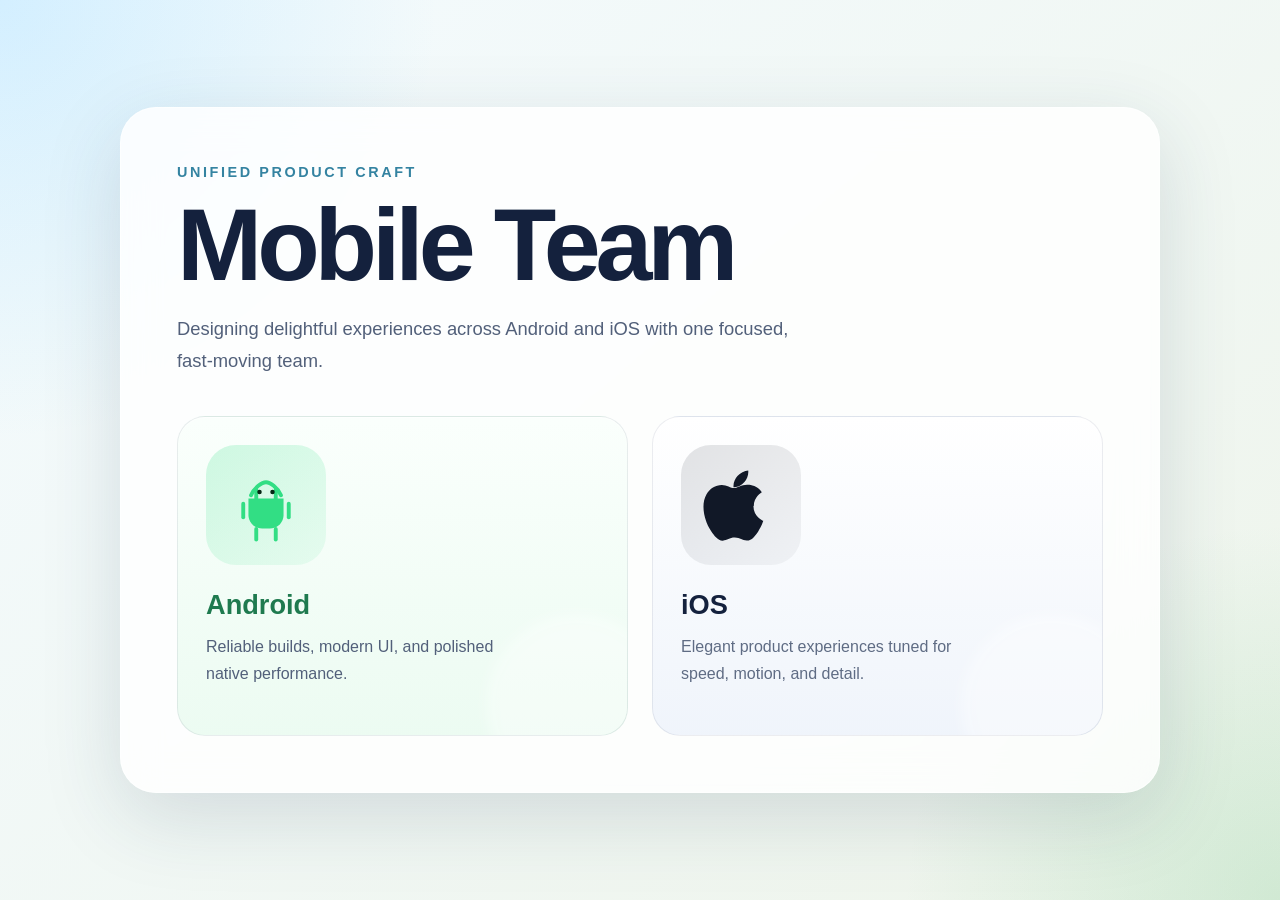
==== index.html @ e19a0ad1 "Add landing page and Pages deployment" ====
<!DOCTYPE html>
<html lang="en">
  <head>
    <meta charset="UTF-8" />
    <meta name="viewport" content="width=device-width, initial-scale=1.0" />
    <title>Mobile Team</title>
    <link rel="stylesheet" href="./styles.css" />
  </head>
  <body>
    <main class="hero-shell">
      <section class="hero-card">
        <p class="eyebrow">Unified Product Craft</p>
        <h1>Mobile Team</h1>
        <p class="hero-copy">
          Designing delightful experiences across Android and iOS with one
          focused, fast-moving team.
        </p>

        <div class="platform-grid" aria-label="Supported mobile platforms">
          <article class="platform-card android-card">
            <div class="icon-wrap" aria-hidden="true">
              <svg
                viewBox="0 0 120 120"
                role="img"
                focusable="false"
                class="platform-icon"
              >
                <title>Android</title>
                <g fill="none" stroke="currentColor" stroke-linecap="round" stroke-linejoin="round" stroke-width="6">
                  <path d="M37 45c5-12 17-20 23-20s18 8 23 20" />
                  <path d="M33 50h54v25c0 12-9 21-21 21H54c-12 0-21-9-21-21V50Z" fill="currentColor" stroke="none" />
                  <path d="M45 50V36" />
                  <path d="M75 50V36" />
                  <path d="M25 58v21" />
                  <path d="M95 58v21" />
                  <path d="M45 97v16" />
                  <path d="M75 97v16" />
                </g>
                <circle cx="50" cy="40" r="3.5" fill="#042814" />
                <circle cx="70" cy="40" r="3.5" fill="#042814" />
              </svg>
            </div>
            <h2>Android</h2>
            <p>Reliable builds, modern UI, and polished native performance.</p>
          </article>

          <article class="platform-card ios-card">
            <div class="icon-wrap" aria-hidden="true">
              <svg
                viewBox="0 0 120 120"
                role="img"
                focusable="false"
                class="platform-icon"
              >
                <title>iOS</title>
                <path
                  d="M79.12 61.49c.08 17.13 15.03 22.84 15.2 22.92-.13.4-2.39 8.2-7.84 16.24-4.71 6.96-9.59 13.89-17.29 14.03-7.57.14-10-4.49-18.68-4.49-8.69 0-11.39 4.35-18.54 4.63-7.42.28-13.07-7.45-17.82-14.39-9.72-14.07-17.14-39.77-7.17-57.11 4.95-8.61 13.8-14.06 23.4-14.2 7.28-.14 14.15 4.9 18.68 4.9 4.54 0 13.06-6.06 22.01-5.17 3.75.16 14.3 1.52 21.06 11.41-.55.34-12.57 7.33-12.41 21.23ZM65.26 24.8c3.94-4.76 6.6-11.37 5.87-17.95-5.67.23-12.54 3.78-16.61 8.53-3.64 4.22-6.83 10.95-5.97 17.38 6.31.48 12.76-3.2 16.71-7.96Z"
                  fill="currentColor"
                />
              </svg>
            </div>
            <h2>iOS</h2>
            <p>Elegant product experiences tuned for speed, motion, and detail.</p>
          </article>
        </div>
      </section>
    </main>
  </body>
</html>
---- styles.css ----
:root {
  color-scheme: light;
  --bg-top: #f4fbff;
  --bg-bottom: #eef4ea;
  --text-main: #14213d;
  --text-soft: #52607a;
  --card: rgba(255, 255, 255, 0.82);
  --card-border: rgba(255, 255, 255, 0.6);
  --android: #32de84;
  --android-deep: #1f7a4f;
  --ios: #111827;
  --ios-soft: #5f6c84;
  --shadow: 0 24px 80px rgba(34, 63, 90, 0.15);
}

* {
  box-sizing: border-box;
}

body {
  margin: 0;
  min-height: 100vh;
  font-family: "Avenir Next", "Segoe UI", "Helvetica Neue", sans-serif;
  color: var(--text-main);
  background:
    radial-gradient(circle at top left, rgba(95, 196, 255, 0.22), transparent 28%),
    radial-gradient(circle at bottom right, rgba(90, 189, 120, 0.2), transparent 24%),
    linear-gradient(140deg, var(--bg-top), var(--bg-bottom));
}

.hero-shell {
  min-height: 100vh;
  display: grid;
  place-items: center;
  padding: 32px;
}

.hero-card {
  width: min(1040px, 100%);
  padding: 56px;
  border: 1px solid var(--card-border);
  border-radius: 36px;
  background: var(--card);
  box-shadow: var(--shadow);
  backdrop-filter: blur(18px);
}

.eyebrow {
  margin: 0 0 16px;
  font-size: 0.9rem;
  font-weight: 700;
  letter-spacing: 0.18em;
  text-transform: uppercase;
  color: #3483a1;
}

h1 {
  margin: 0;
  font-size: clamp(3.5rem, 8vw, 6.8rem);
  line-height: 0.95;
  letter-spacing: -0.05em;
}

.hero-copy {
  max-width: 620px;
  margin: 20px 0 0;
  font-size: 1.15rem;
  line-height: 1.7;
  color: var(--text-soft);
}

.platform-grid {
  display: grid;
  grid-template-columns: repeat(2, minmax(0, 1fr));
  gap: 24px;
  margin-top: 40px;
}

.platform-card {
  position: relative;
  overflow: hidden;
  min-height: 320px;
  padding: 28px;
  border-radius: 28px;
  background: rgba(255, 255, 255, 0.86);
  border: 1px solid rgba(20, 33, 61, 0.08);
  box-shadow: inset 0 1px 0 rgba(255, 255, 255, 0.7);
}

.platform-card::before {
  content: "";
  position: absolute;
  inset: auto -40px -60px auto;
  width: 180px;
  height: 180px;
  border-radius: 50%;
  background: rgba(255, 255, 255, 0.4);
  filter: blur(8px);
}

.icon-wrap {
  width: 120px;
  height: 120px;
  display: grid;
  place-items: center;
  border-radius: 30px;
  margin-bottom: 24px;
}

.platform-icon {
  width: 78px;
  height: 78px;
}

.platform-card h2 {
  margin: 0 0 12px;
  font-size: 1.7rem;
}

.platform-card p {
  margin: 0;
  max-width: 320px;
  font-size: 1rem;
  line-height: 1.7;
  color: var(--text-soft);
}

.android-card .icon-wrap {
  background: linear-gradient(145deg, rgba(50, 222, 132, 0.22), rgba(50, 222, 132, 0.08));
  color: var(--android);
}

.android-card {
  background: linear-gradient(180deg, rgba(250, 255, 252, 0.95), rgba(235, 251, 241, 0.95));
}

.android-card h2 {
  color: var(--android-deep);
}

.ios-card .icon-wrap {
  background: linear-gradient(145deg, rgba(17, 24, 39, 0.12), rgba(17, 24, 39, 0.04));
  color: var(--ios);
}

.ios-card {
  background: linear-gradient(180deg, rgba(255, 255, 255, 0.96), rgba(239, 244, 251, 0.96));
}

.ios-card p {
  color: var(--ios-soft);
}

@media (max-width: 780px) {
  .hero-shell {
    padding: 20px;
  }

  .hero-card {
    padding: 28px;
    border-radius: 28px;
  }

  .platform-grid {
    grid-template-columns: 1fr;
  }

  .platform-card {
    min-height: auto;
  }
}
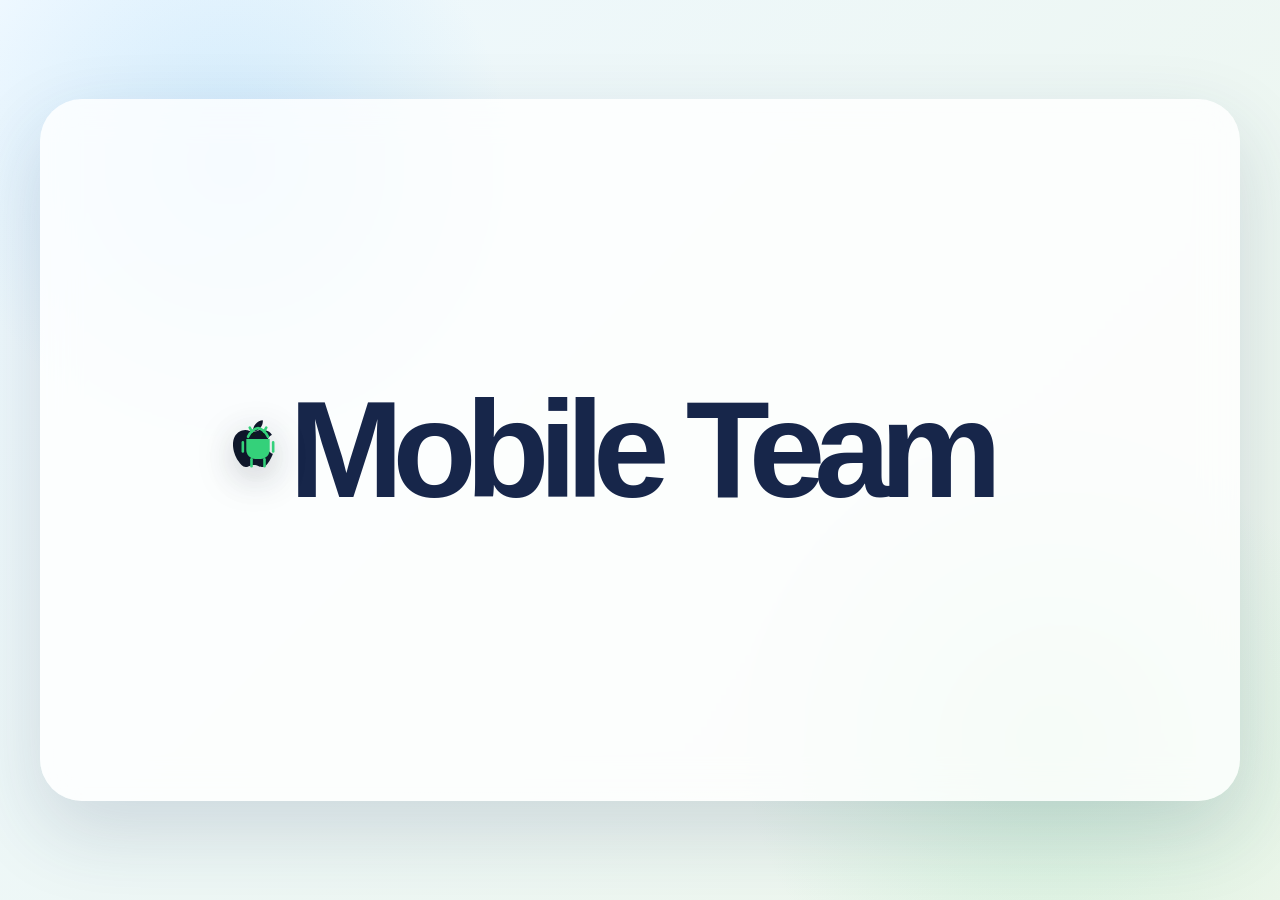
==== commit d22c3c43: "Simplify landing page animation" ====
--- a/index.html
+++ b/index.html
@@ -7,61 +7,48 @@
     <link rel="stylesheet" href="./styles.css" />
   </head>
   <body>
-    <main class="hero-shell">
-      <section class="hero-card">
-        <p class="eyebrow">Unified Product Craft</p>
-        <h1>Mobile Team</h1>
-        <p class="hero-copy">
-          Designing delightful experiences across Android and iOS with one
-          focused, fast-moving team.
-        </p>
+    <main class="landing">
+      <section class="title-stage" aria-label="Mobile Team animated title">
+        <div class="title-wrap">
+          <h1>Mobile Team</h1>
 
-        <div class="platform-grid" aria-label="Supported mobile platforms">
-          <article class="platform-card android-card">
-            <div class="icon-wrap" aria-hidden="true">
-              <svg
-                viewBox="0 0 120 120"
-                role="img"
-                focusable="false"
-                class="platform-icon"
-              >
-                <title>Android</title>
-                <g fill="none" stroke="currentColor" stroke-linecap="round" stroke-linejoin="round" stroke-width="6">
-                  <path d="M37 45c5-12 17-20 23-20s18 8 23 20" />
-                  <path d="M33 50h54v25c0 12-9 21-21 21H54c-12 0-21-9-21-21V50Z" fill="currentColor" stroke="none" />
-                  <path d="M45 50V36" />
-                  <path d="M75 50V36" />
-                  <path d="M25 58v21" />
-                  <path d="M95 58v21" />
-                  <path d="M45 97v16" />
-                  <path d="M75 97v16" />
-                </g>
-                <circle cx="50" cy="40" r="3.5" fill="#042814" />
-                <circle cx="70" cy="40" r="3.5" fill="#042814" />
-              </svg>
-            </div>
-            <h2>Android</h2>
-            <p>Reliable builds, modern UI, and polished native performance.</p>
-          </article>
-
-          <article class="platform-card ios-card">
-            <div class="icon-wrap" aria-hidden="true">
-              <svg
-                viewBox="0 0 120 120"
-                role="img"
-                focusable="false"
-                class="platform-icon"
-              >
-                <title>iOS</title>
+          <div class="chase-track" aria-hidden="true">
+            <div class="runner apple-runner">
+              <svg viewBox="0 0 120 120" class="logo-icon" focusable="false">
                 <path
                   d="M79.12 61.49c.08 17.13 15.03 22.84 15.2 22.92-.13.4-2.39 8.2-7.84 16.24-4.71 6.96-9.59 13.89-17.29 14.03-7.57.14-10-4.49-18.68-4.49-8.69 0-11.39 4.35-18.54 4.63-7.42.28-13.07-7.45-17.82-14.39-9.72-14.07-17.14-39.77-7.17-57.11 4.95-8.61 13.8-14.06 23.4-14.2 7.28-.14 14.15 4.9 18.68 4.9 4.54 0 13.06-6.06 22.01-5.17 3.75.16 14.3 1.52 21.06 11.41-.55.34-12.57 7.33-12.41 21.23ZM65.26 24.8c3.94-4.76 6.6-11.37 5.87-17.95-5.67.23-12.54 3.78-16.61 8.53-3.64 4.22-6.83 10.95-5.97 17.38 6.31.48 12.76-3.2 16.71-7.96Z"
                   fill="currentColor"
                 />
               </svg>
             </div>
-            <h2>iOS</h2>
-            <p>Elegant product experiences tuned for speed, motion, and detail.</p>
-          </article>
+
+            <div class="runner android-runner">
+              <svg viewBox="0 0 120 120" class="logo-icon" focusable="false">
+                <g
+                  fill="none"
+                  stroke="currentColor"
+                  stroke-linecap="round"
+                  stroke-linejoin="round"
+                  stroke-width="6"
+                >
+                  <path d="M37 45c5-12 17-20 23-20s18 8 23 20" />
+                  <path
+                    d="M33 50h54v25c0 12-9 21-21 21H54c-12 0-21-9-21-21V50Z"
+                    fill="currentColor"
+                    stroke="none"
+                  />
+                  <path d="M46 33 41 24" />
+                  <path d="M74 33 79 24" />
+                  <path d="M25 58v21" />
+                  <path d="M95 58v21" />
+                  <path d="M45 97v16" />
+                  <path d="M75 97v16" />
+                </g>
+                <circle cx="50" cy="40" r="3.5" fill="#0a2313" />
+                <circle cx="70" cy="40" r="3.5" fill="#0a2313" />
+              </svg>
+            </div>
+          </div>
         </div>
       </section>
     </main>
--- a/styles.css
+++ b/styles.css
@@ -1,16 +1,10 @@
 :root {
-  color-scheme: light;
-  --bg-top: #f4fbff;
-  --bg-bottom: #eef4ea;
-  --text-main: #14213d;
-  --text-soft: #52607a;
-  --card: rgba(255, 255, 255, 0.82);
-  --card-border: rgba(255, 255, 255, 0.6);
-  --android: #32de84;
-  --android-deep: #1f7a4f;
-  --ios: #111827;
-  --ios-soft: #5f6c84;
-  --shadow: 0 24px 80px rgba(34, 63, 90, 0.15);
+  --bg-top: #eef8ff;
+  --bg-bottom: #edf6eb;
+  --title: #17264a;
+  --apple: #0f172a;
+  --android: #34d17a;
+  --shadow: 0 30px 80px rgba(33, 58, 92, 0.16);
 }
 
 * {
@@ -21,151 +15,178 @@
   margin: 0;
   min-height: 100vh;
   font-family: "Avenir Next", "Segoe UI", "Helvetica Neue", sans-serif;
-  color: var(--text-main);
   background:
-    radial-gradient(circle at top left, rgba(95, 196, 255, 0.22), transparent 28%),
-    radial-gradient(circle at bottom right, rgba(90, 189, 120, 0.2), transparent 24%),
-    linear-gradient(140deg, var(--bg-top), var(--bg-bottom));
+    radial-gradient(circle at 18% 18%, rgba(123, 196, 255, 0.26), transparent 22%),
+    radial-gradient(circle at 82% 82%, rgba(104, 211, 145, 0.22), transparent 24%),
+    linear-gradient(135deg, var(--bg-top), var(--bg-bottom));
+  color: var(--title);
 }
 
-.hero-shell {
+.landing {
   min-height: 100vh;
   display: grid;
   place-items: center;
-  padding: 32px;
+  padding: 24px;
 }
 
-.hero-card {
-  width: min(1040px, 100%);
-  padding: 56px;
-  border: 1px solid var(--card-border);
-  border-radius: 36px;
-  background: var(--card);
+.title-stage {
+  width: min(1200px, 100%);
+  min-height: min(78vh, 780px);
+  display: grid;
+  place-items: center;
+  padding: 48px 32px;
+  border-radius: 42px;
+  background: rgba(255, 255, 255, 0.8);
   box-shadow: var(--shadow);
   backdrop-filter: blur(18px);
 }
 
-.eyebrow {
-  margin: 0 0 16px;
-  font-size: 0.9rem;
-  font-weight: 700;
-  letter-spacing: 0.18em;
-  text-transform: uppercase;
-  color: #3483a1;
+.title-wrap {
+  position: relative;
+  width: min(980px, 100%);
 }
 
 h1 {
   margin: 0;
-  font-size: clamp(3.5rem, 8vw, 6.8rem);
-  line-height: 0.95;
-  letter-spacing: -0.05em;
+  text-align: center;
+  font-size: clamp(3.6rem, 12vw, 8.6rem);
+  line-height: 1;
+  letter-spacing: -0.08em;
+  color: var(--title);
 }
 
-.hero-copy {
-  max-width: 620px;
-  margin: 20px 0 0;
-  font-size: 1.15rem;
-  line-height: 1.7;
-  color: var(--text-soft);
+.chase-track {
+  position: absolute;
+  left: 11%;
+  right: 9%;
+  top: 50%;
+  height: 84px;
+  transform: translateY(-58%);
+  pointer-events: none;
 }
 
-.platform-grid {
-  display: grid;
-  grid-template-columns: repeat(2, minmax(0, 1fr));
-  gap: 24px;
-  margin-top: 40px;
+.runner {
+  position: absolute;
+  left: 0;
+  top: 50%;
+  width: clamp(32px, 4.2vw, 52px);
+  height: clamp(32px, 4.2vw, 52px);
+  transform: translate(-50%, -50%);
+  filter: drop-shadow(0 10px 18px rgba(15, 23, 42, 0.18));
 }
 
-.platform-card {
-  position: relative;
-  overflow: hidden;
-  min-height: 320px;
-  padding: 28px;
-  border-radius: 28px;
-  background: rgba(255, 255, 255, 0.86);
-  border: 1px solid rgba(20, 33, 61, 0.08);
-  box-shadow: inset 0 1px 0 rgba(255, 255, 255, 0.7);
+.logo-icon {
+  width: 100%;
+  height: 100%;
+  display: block;
 }
 
-.platform-card::before {
-  content: "";
-  position: absolute;
-  inset: auto -40px -60px auto;
-  width: 180px;
-  height: 180px;
-  border-radius: 50%;
-  background: rgba(255, 255, 255, 0.4);
-  filter: blur(8px);
+.apple-runner {
+  color: var(--apple);
+  animation: apple-chase 4.2s linear infinite;
 }
 
-.icon-wrap {
-  width: 120px;
-  height: 120px;
-  display: grid;
-  place-items: center;
-  border-radius: 30px;
-  margin-bottom: 24px;
+.android-runner {
+  color: var(--android);
+  animation: android-chase 4.2s linear infinite;
 }
 
-.platform-icon {
-  width: 78px;
-  height: 78px;
+@keyframes apple-chase {
+  0% {
+    left: 0%;
+    transform: translate(-50%, -50%) scale(0.95);
+    opacity: 1;
+  }
+  68% {
+    left: 100%;
+    transform: translate(-50%, -50%) scale(1);
+    opacity: 1;
+  }
+  74% {
+    left: 100%;
+    transform: translate(-50%, -50%) scale(0.2);
+    opacity: 0;
+  }
+  75% {
+    left: 0%;
+    transform: translate(-50%, -50%) scale(0.2);
+    opacity: 0;
+  }
+  82% {
+    left: 0%;
+    transform: translate(-50%, -50%) scale(1);
+    opacity: 1;
+  }
+  100% {
+    left: 0%;
+    transform: translate(-50%, -50%) scale(0.95);
+    opacity: 1;
+  }
 }
 
-.platform-card h2 {
-  margin: 0 0 12px;
-  font-size: 1.7rem;
+@keyframes android-chase {
+  0% {
+    left: 0%;
+    transform: translate(-90%, -50%) scale(0.95);
+    opacity: 1;
+  }
+  68% {
+    left: 92%;
+    transform: translate(-90%, -50%) scale(1);
+    opacity: 1;
+  }
+  74% {
+    left: 92%;
+    transform: translate(-90%, -50%) scale(0.2);
+    opacity: 0;
+  }
+  75% {
+    left: 0%;
+    transform: translate(-90%, -50%) scale(0.2);
+    opacity: 0;
+  }
+  82% {
+    left: 0%;
+    transform: translate(-90%, -50%) scale(1);
+    opacity: 1;
+  }
+  100% {
+    left: 0%;
+    transform: translate(-90%, -50%) scale(0.95);
+    opacity: 1;
+  }
 }
 
-.platform-card p {
-  margin: 0;
-  max-width: 320px;
-  font-size: 1rem;
-  line-height: 1.7;
-  color: var(--text-soft);
-}
-
-.android-card .icon-wrap {
-  background: linear-gradient(145deg, rgba(50, 222, 132, 0.22), rgba(50, 222, 132, 0.08));
-  color: var(--android);
-}
-
-.android-card {
-  background: linear-gradient(180deg, rgba(250, 255, 252, 0.95), rgba(235, 251, 241, 0.95));
-}
-
-.android-card h2 {
-  color: var(--android-deep);
-}
-
-.ios-card .icon-wrap {
-  background: linear-gradient(145deg, rgba(17, 24, 39, 0.12), rgba(17, 24, 39, 0.04));
-  color: var(--ios);
-}
-
-.ios-card {
-  background: linear-gradient(180deg, rgba(255, 255, 255, 0.96), rgba(239, 244, 251, 0.96));
-}
-
-.ios-card p {
-  color: var(--ios-soft);
-}
-
-@media (max-width: 780px) {
-  .hero-shell {
-    padding: 20px;
-  }
-
-  .hero-card {
-    padding: 28px;
+@media (max-width: 760px) {
+  .title-stage {
+    min-height: 62vh;
+    padding: 28px 20px;
     border-radius: 28px;
   }
 
-  .platform-grid {
-    grid-template-columns: 1fr;
+  .title-wrap {
+    width: 100%;
   }
 
-  .platform-card {
-    min-height: auto;
+  .chase-track {
+    left: 7%;
+    right: 7%;
+    height: 52px;
+    transform: translateY(-56%);
   }
 }
+
+@media (prefers-reduced-motion: reduce) {
+  .apple-runner,
+  .android-runner {
+    animation: none;
+  }
+
+  .apple-runner {
+    left: 42%;
+  }
+
+  .android-runner {
+    left: 54%;
+  }
+}
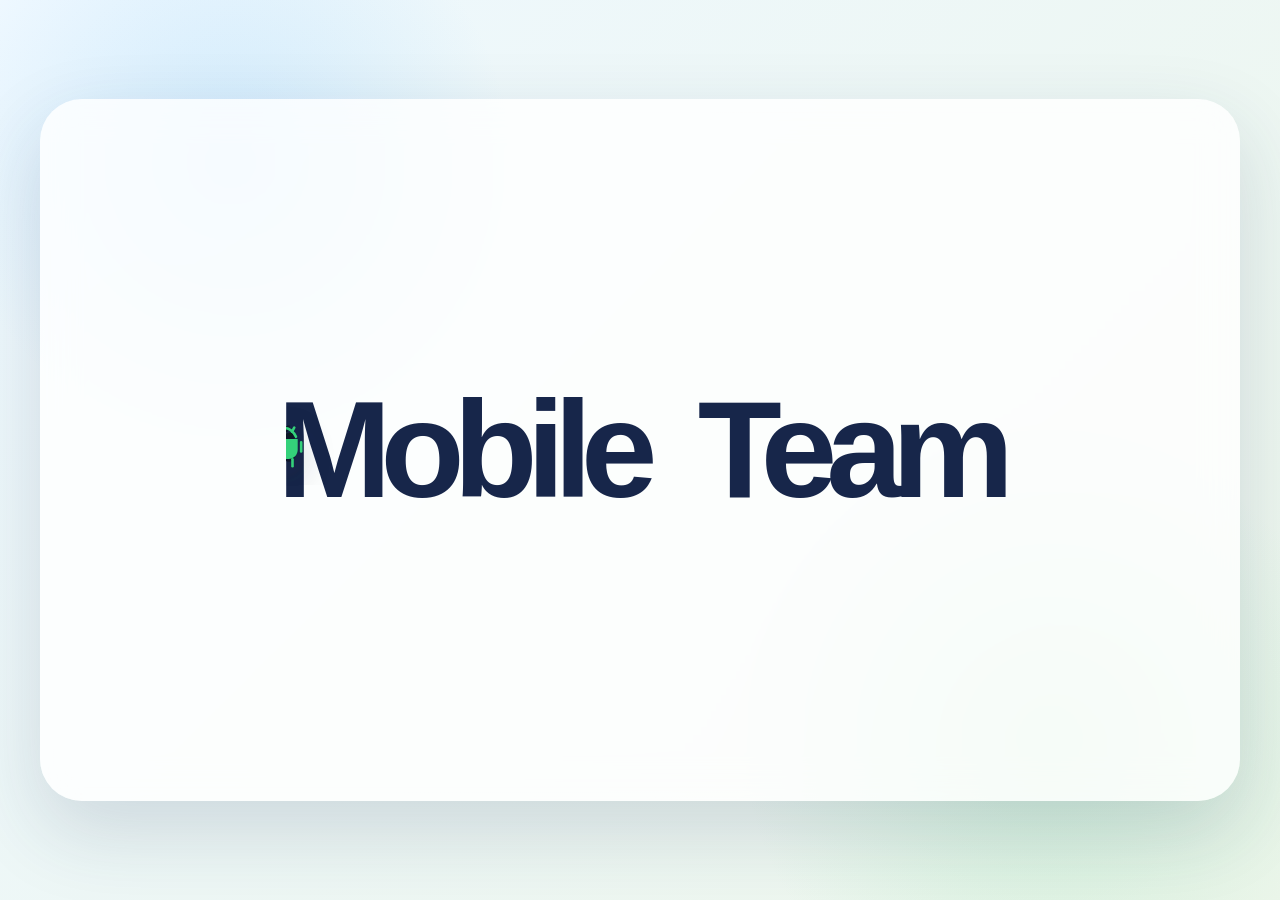
==== commit a5a990db: "Fix centered title chase layout" ====
--- a/index.html
+++ b/index.html
@@ -10,11 +10,15 @@
     <main class="landing">
       <section class="title-stage" aria-label="Mobile Team animated title">
         <div class="title-wrap">
-          <h1>Mobile Team</h1>
+          <div class="headline" aria-hidden="true">
+            <span class="title-word">Mobile</span>
+            <span class="title-word">Team</span>
+          </div>
+          <h1 class="sr-only">Mobile Team</h1>
 
           <div class="chase-track" aria-hidden="true">
             <div class="runner apple-runner">
-              <svg viewBox="0 0 120 120" class="logo-icon" focusable="false">
+              <svg viewBox="0 0 120 120" class="logo-icon apple-icon" focusable="false">
                 <path
                   d="M79.12 61.49c.08 17.13 15.03 22.84 15.2 22.92-.13.4-2.39 8.2-7.84 16.24-4.71 6.96-9.59 13.89-17.29 14.03-7.57.14-10-4.49-18.68-4.49-8.69 0-11.39 4.35-18.54 4.63-7.42.28-13.07-7.45-17.82-14.39-9.72-14.07-17.14-39.77-7.17-57.11 4.95-8.61 13.8-14.06 23.4-14.2 7.28-.14 14.15 4.9 18.68 4.9 4.54 0 13.06-6.06 22.01-5.17 3.75.16 14.3 1.52 21.06 11.41-.55.34-12.57 7.33-12.41 21.23ZM65.26 24.8c3.94-4.76 6.6-11.37 5.87-17.95-5.67.23-12.54 3.78-16.61 8.53-3.64 4.22-6.83 10.95-5.97 17.38 6.31.48 12.76-3.2 16.71-7.96Z"
                   fill="currentColor"
--- a/styles.css
+++ b/styles.css
@@ -43,26 +43,38 @@
 
 .title-wrap {
   position: relative;
-  width: min(980px, 100%);
-}
-
-h1 {
+  width: min(1040px, 100%);
+  display: grid;
+  place-items: center;
+}
+
+.headline {
+  display: flex;
+  align-items: center;
+  justify-content: center;
+  gap: clamp(1.2rem, 4vw, 4rem);
   margin: 0;
   text-align: center;
   font-size: clamp(3.6rem, 12vw, 8.6rem);
   line-height: 1;
   letter-spacing: -0.08em;
   color: var(--title);
+  font-weight: 700;
+}
+
+.title-word {
+  display: inline-block;
 }
 
 .chase-track {
   position: absolute;
-  left: 11%;
-  right: 9%;
+  left: 16%;
+  width: 68%;
   top: 50%;
   height: 84px;
   transform: translateY(-58%);
   pointer-events: none;
+  overflow: hidden;
 }
 
 .runner {
@@ -81,6 +93,11 @@
   display: block;
 }
 
+.apple-icon {
+  transform: scale(0.78);
+  transform-origin: center;
+}
+
 .apple-runner {
   color: var(--apple);
   animation: apple-chase 4.2s linear infinite;
@@ -168,9 +185,13 @@
     width: 100%;
   }
 
+  .headline {
+    gap: 0.9rem;
+  }
+
   .chase-track {
-    left: 7%;
-    right: 7%;
+    left: 11%;
+    width: 78%;
     height: 52px;
     transform: translateY(-56%);
   }
@@ -190,3 +211,15 @@
     left: 54%;
   }
 }
+
+.sr-only {
+  position: absolute;
+  width: 1px;
+  height: 1px;
+  padding: 0;
+  margin: -1px;
+  overflow: hidden;
+  clip: rect(0, 0, 0, 0);
+  white-space: nowrap;
+  border: 0;
+}
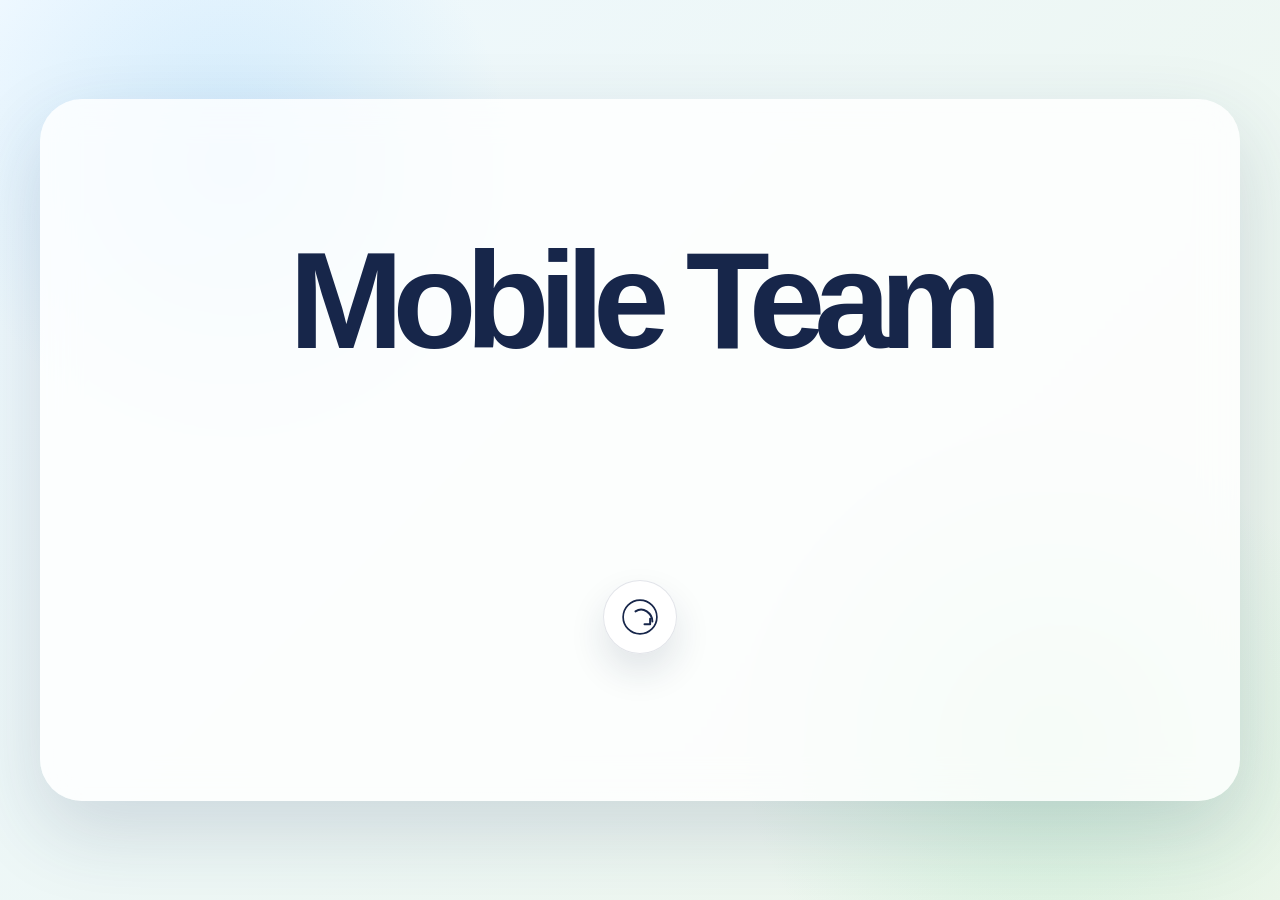
==== commit 0ca42e11: "Replace logo animation with split button" ====
--- a/index.html
+++ b/index.html
@@ -8,26 +8,42 @@
   </head>
   <body>
     <main class="landing">
-      <section class="title-stage" aria-label="Mobile Team animated title">
-        <div class="title-wrap">
-          <div class="headline" aria-hidden="true">
-            <span class="title-word">Mobile</span>
-            <span class="title-word">Team</span>
-          </div>
-          <h1 class="sr-only">Mobile Team</h1>
+      <section class="title-stage">
+        <h1 class="headline">Mobile Team</h1>
 
-          <div class="chase-track" aria-hidden="true">
-            <div class="runner apple-runner">
-              <svg viewBox="0 0 120 120" class="logo-icon apple-icon" focusable="false">
+        <div class="split-control" data-split-control>
+          <button
+            class="arrow-button"
+            type="button"
+            aria-expanded="false"
+            aria-label="Show Android and Apple options"
+            data-split-trigger
+          >
+            <span class="arrow-icon" aria-hidden="true">
+              <svg viewBox="0 0 64 64" class="icon-svg" focusable="false">
+                <circle cx="32" cy="32" r="30" fill="none" stroke="currentColor" stroke-width="3" />
                 <path
-                  d="M79.12 61.49c.08 17.13 15.03 22.84 15.2 22.92-.13.4-2.39 8.2-7.84 16.24-4.71 6.96-9.59 13.89-17.29 14.03-7.57.14-10-4.49-18.68-4.49-8.69 0-11.39 4.35-18.54 4.63-7.42.28-13.07-7.45-17.82-14.39-9.72-14.07-17.14-39.77-7.17-57.11 4.95-8.61 13.8-14.06 23.4-14.2 7.28-.14 14.15 4.9 18.68 4.9 4.54 0 13.06-6.06 22.01-5.17 3.75.16 14.3 1.52 21.06 11.41-.55.34-12.57 7.33-12.41 21.23ZM65.26 24.8c3.94-4.76 6.6-11.37 5.87-17.95-5.67.23-12.54 3.78-16.61 8.53-3.64 4.22-6.83 10.95-5.97 17.38 6.31.48 12.76-3.2 16.71-7.96Z"
-                  fill="currentColor"
+                  d="M24 22c6-4 14-4 20 0 6 4 10 11 10 18"
+                  fill="none"
+                  stroke="currentColor"
+                  stroke-linecap="round"
+                  stroke-width="3.5"
+                />
+                <path
+                  d="M50 35v10H40"
+                  fill="none"
+                  stroke="currentColor"
+                  stroke-linecap="round"
+                  stroke-linejoin="round"
+                  stroke-width="3.5"
                 />
               </svg>
-            </div>
+            </span>
+          </button>
 
-            <div class="runner android-runner">
-              <svg viewBox="0 0 120 120" class="logo-icon" focusable="false">
+          <div class="platform-bubbles" aria-hidden="true">
+            <div class="platform-bubble android-bubble">
+              <svg viewBox="0 0 120 120" class="platform-icon" focusable="false">
                 <g
                   fill="none"
                   stroke="currentColor"
@@ -52,9 +68,28 @@
                 <circle cx="70" cy="40" r="3.5" fill="#0a2313" />
               </svg>
             </div>
+
+            <div class="platform-bubble apple-bubble">
+              <svg viewBox="0 0 120 120" class="platform-icon" focusable="false">
+                <path
+                  d="M79.12 61.49c.08 17.13 15.03 22.84 15.2 22.92-.13.4-2.39 8.2-7.84 16.24-4.71 6.96-9.59 13.89-17.29 14.03-7.57.14-10-4.49-18.68-4.49-8.69 0-11.39 4.35-18.54 4.63-7.42.28-13.07-7.45-17.82-14.39-9.72-14.07-17.14-39.77-7.17-57.11 4.95-8.61 13.8-14.06 23.4-14.2 7.28-.14 14.15 4.9 18.68 4.9 4.54 0 13.06-6.06 22.01-5.17 3.75.16 14.3 1.52 21.06 11.41-.55.34-12.57 7.33-12.41 21.23ZM65.26 24.8c3.94-4.76 6.6-11.37 5.87-17.95-5.67.23-12.54 3.78-16.61 8.53-3.64 4.22-6.83 10.95-5.97 17.38 6.31.48 12.76-3.2 16.71-7.96Z"
+                  fill="currentColor"
+                />
+              </svg>
+            </div>
           </div>
         </div>
       </section>
     </main>
+
+    <script>
+      const control = document.querySelector("[data-split-control]");
+      const trigger = document.querySelector("[data-split-trigger]");
+
+      trigger?.addEventListener("click", () => {
+        const expanded = control.classList.toggle("is-open");
+        trigger.setAttribute("aria-expanded", expanded ? "true" : "false");
+      });
+    </script>
   </body>
 </html>
--- a/styles.css
+++ b/styles.css
@@ -2,8 +2,9 @@
   --bg-top: #eef8ff;
   --bg-bottom: #edf6eb;
   --title: #17264a;
+  --android: #34d17a;
   --apple: #0f172a;
-  --android: #34d17a;
+  --ring: rgba(23, 38, 74, 0.12);
   --shadow: 0 30px 80px rgba(33, 58, 92, 0.16);
 }
 
@@ -34,6 +35,7 @@
   min-height: min(78vh, 780px);
   display: grid;
   place-items: center;
+  gap: 28px;
   padding: 48px 32px;
   border-radius: 42px;
   background: rgba(255, 255, 255, 0.8);
@@ -41,137 +43,107 @@
   backdrop-filter: blur(18px);
 }
 
-.title-wrap {
+.headline {
+  margin: 0;
+  text-align: center;
+  font-size: clamp(3.6rem, 12vw, 8.6rem);
+  line-height: 0.95;
+  letter-spacing: -0.08em;
+  color: var(--title);
+}
+
+.split-control {
   position: relative;
-  width: min(1040px, 100%);
+  width: 240px;
+  height: 96px;
   display: grid;
   place-items: center;
 }
 
-.headline {
-  display: flex;
-  align-items: center;
-  justify-content: center;
-  gap: clamp(1.2rem, 4vw, 4rem);
-  margin: 0;
-  text-align: center;
-  font-size: clamp(3.6rem, 12vw, 8.6rem);
-  line-height: 1;
-  letter-spacing: -0.08em;
-  color: var(--title);
-  font-weight: 700;
+.arrow-button,
+.platform-bubble {
+  width: 74px;
+  height: 74px;
+  border-radius: 50%;
+  border: 1px solid var(--ring);
+  background: rgba(255, 255, 255, 0.95);
+  box-shadow: 0 18px 36px rgba(23, 38, 74, 0.12);
 }
 
-.title-word {
-  display: inline-block;
+.arrow-button {
+  display: grid;
+  place-items: center;
+  padding: 0;
+  color: var(--title);
+  cursor: pointer;
+  transition: transform 220ms ease, opacity 220ms ease, box-shadow 220ms ease;
 }
 
-.chase-track {
-  position: absolute;
-  left: 16%;
-  width: 68%;
-  top: 50%;
-  height: 84px;
-  transform: translateY(-58%);
-  pointer-events: none;
-  overflow: hidden;
+.arrow-button:hover {
+  transform: translateY(-2px);
+  box-shadow: 0 24px 44px rgba(23, 38, 74, 0.16);
 }
 
-.runner {
-  position: absolute;
-  left: 0;
-  top: 50%;
-  width: clamp(32px, 4.2vw, 52px);
-  height: clamp(32px, 4.2vw, 52px);
-  transform: translate(-50%, -50%);
-  filter: drop-shadow(0 10px 18px rgba(15, 23, 42, 0.18));
+.arrow-button:focus-visible {
+  outline: 3px solid rgba(74, 144, 226, 0.35);
+  outline-offset: 4px;
 }
 
-.logo-icon {
+.arrow-icon {
+  width: 36px;
+  height: 36px;
+  display: block;
+}
+
+.icon-svg,
+.platform-icon {
   width: 100%;
   height: 100%;
   display: block;
 }
 
-.apple-icon {
-  transform: scale(0.78);
-  transform-origin: center;
+.platform-bubbles {
+  position: absolute;
+  inset: 0;
+  pointer-events: none;
 }
 
-.apple-runner {
-  color: var(--apple);
-  animation: apple-chase 4.2s linear infinite;
+.platform-bubble {
+  position: absolute;
+  top: 11px;
+  left: 50%;
+  display: grid;
+  place-items: center;
+  padding: 16px;
+  opacity: 0;
+  transform: translateX(-50%) scale(0.4);
+  transition:
+    transform 420ms cubic-bezier(0.2, 0.9, 0.2, 1),
+    opacity 240ms ease;
 }
 
-.android-runner {
+.android-bubble {
   color: var(--android);
-  animation: android-chase 4.2s linear infinite;
 }
 
-@keyframes apple-chase {
-  0% {
-    left: 0%;
-    transform: translate(-50%, -50%) scale(0.95);
-    opacity: 1;
-  }
-  68% {
-    left: 100%;
-    transform: translate(-50%, -50%) scale(1);
-    opacity: 1;
-  }
-  74% {
-    left: 100%;
-    transform: translate(-50%, -50%) scale(0.2);
-    opacity: 0;
-  }
-  75% {
-    left: 0%;
-    transform: translate(-50%, -50%) scale(0.2);
-    opacity: 0;
-  }
-  82% {
-    left: 0%;
-    transform: translate(-50%, -50%) scale(1);
-    opacity: 1;
-  }
-  100% {
-    left: 0%;
-    transform: translate(-50%, -50%) scale(0.95);
-    opacity: 1;
-  }
+.apple-bubble {
+  color: var(--apple);
 }
 
-@keyframes android-chase {
-  0% {
-    left: 0%;
-    transform: translate(-90%, -50%) scale(0.95);
-    opacity: 1;
-  }
-  68% {
-    left: 92%;
-    transform: translate(-90%, -50%) scale(1);
-    opacity: 1;
-  }
-  74% {
-    left: 92%;
-    transform: translate(-90%, -50%) scale(0.2);
-    opacity: 0;
-  }
-  75% {
-    left: 0%;
-    transform: translate(-90%, -50%) scale(0.2);
-    opacity: 0;
-  }
-  82% {
-    left: 0%;
-    transform: translate(-90%, -50%) scale(1);
-    opacity: 1;
-  }
-  100% {
-    left: 0%;
-    transform: translate(-90%, -50%) scale(0.95);
-    opacity: 1;
-  }
+.is-open .arrow-button {
+  opacity: 0;
+  transform: scale(0.6);
+  pointer-events: none;
+}
+
+.is-open .android-bubble {
+  opacity: 1;
+  transform: translateX(calc(-50% - 54px)) scale(1);
+}
+
+.is-open .apple-bubble {
+  opacity: 1;
+  transform: translateX(calc(-50% + 54px)) scale(1);
 }
 
 @media (max-width: 760px) {
@@ -181,45 +153,15 @@
     border-radius: 28px;
   }
 
-  .title-wrap {
-    width: 100%;
+  .split-control {
+    width: 190px;
   }
 
-  .headline {
-    gap: 0.9rem;
+  .is-open .android-bubble {
+    transform: translateX(calc(-50% - 42px)) scale(1);
   }
 
-  .chase-track {
-    left: 11%;
-    width: 78%;
-    height: 52px;
-    transform: translateY(-56%);
+  .is-open .apple-bubble {
+    transform: translateX(calc(-50% + 42px)) scale(1);
   }
 }
-
-@media (prefers-reduced-motion: reduce) {
-  .apple-runner,
-  .android-runner {
-    animation: none;
-  }
-
-  .apple-runner {
-    left: 42%;
-  }
-
-  .android-runner {
-    left: 54%;
-  }
-}
-
-.sr-only {
-  position: absolute;
-  width: 1px;
-  height: 1px;
-  padding: 0;
-  margin: -1px;
-  overflow: hidden;
-  clip: rect(0, 0, 0, 0);
-  white-space: nowrap;
-  border: 0;
-}
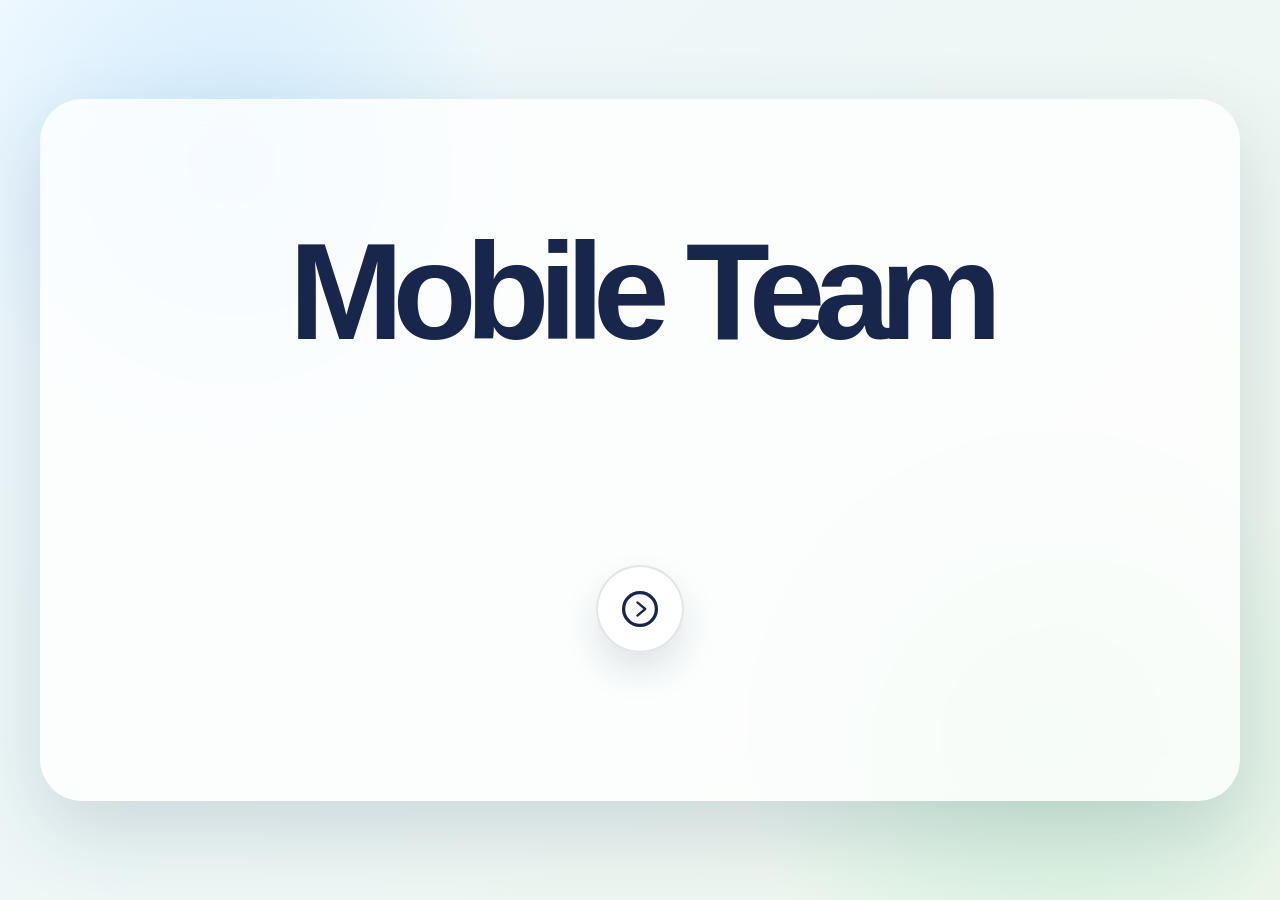
==== commit a51191ed: "Update arrow icon and auto-reset split" ====
--- a/index.html
+++ b/index.html
@@ -21,16 +21,9 @@
           >
             <span class="arrow-icon" aria-hidden="true">
               <svg viewBox="0 0 64 64" class="icon-svg" focusable="false">
-                <circle cx="32" cy="32" r="30" fill="none" stroke="currentColor" stroke-width="3" />
+                <circle cx="32" cy="32" r="25" fill="none" stroke="currentColor" stroke-width="5" />
                 <path
-                  d="M24 22c6-4 14-4 20 0 6 4 10 11 10 18"
-                  fill="none"
-                  stroke="currentColor"
-                  stroke-linecap="round"
-                  stroke-width="3.5"
-                />
-                <path
-                  d="M50 35v10H40"
+                  d="M28 22 40 32 28 42"
                   fill="none"
                   stroke="currentColor"
                   stroke-linecap="round"
@@ -42,7 +35,12 @@
           </button>
 
           <div class="platform-bubbles" aria-hidden="true">
-            <div class="platform-bubble android-bubble">
+            <button
+              class="platform-bubble android-bubble"
+              type="button"
+              aria-label="Android"
+              data-platform-choice
+            >
               <svg viewBox="0 0 120 120" class="platform-icon" focusable="false">
                 <g
                   fill="none"
@@ -67,16 +65,21 @@
                 <circle cx="50" cy="40" r="3.5" fill="#0a2313" />
                 <circle cx="70" cy="40" r="3.5" fill="#0a2313" />
               </svg>
-            </div>
+            </button>
 
-            <div class="platform-bubble apple-bubble">
+            <button
+              class="platform-bubble apple-bubble"
+              type="button"
+              aria-label="iOS"
+              data-platform-choice
+            >
               <svg viewBox="0 0 120 120" class="platform-icon" focusable="false">
                 <path
                   d="M79.12 61.49c.08 17.13 15.03 22.84 15.2 22.92-.13.4-2.39 8.2-7.84 16.24-4.71 6.96-9.59 13.89-17.29 14.03-7.57.14-10-4.49-18.68-4.49-8.69 0-11.39 4.35-18.54 4.63-7.42.28-13.07-7.45-17.82-14.39-9.72-14.07-17.14-39.77-7.17-57.11 4.95-8.61 13.8-14.06 23.4-14.2 7.28-.14 14.15 4.9 18.68 4.9 4.54 0 13.06-6.06 22.01-5.17 3.75.16 14.3 1.52 21.06 11.41-.55.34-12.57 7.33-12.41 21.23ZM65.26 24.8c3.94-4.76 6.6-11.37 5.87-17.95-5.67.23-12.54 3.78-16.61 8.53-3.64 4.22-6.83 10.95-5.97 17.38 6.31.48 12.76-3.2 16.71-7.96Z"
                   fill="currentColor"
                 />
               </svg>
-            </div>
+            </button>
           </div>
         </div>
       </section>
@@ -85,10 +88,44 @@
     <script>
       const control = document.querySelector("[data-split-control]");
       const trigger = document.querySelector("[data-split-trigger]");
+      const platformChoices = document.querySelectorAll("[data-platform-choice]");
+      let resetTimer;
+
+      const clearResetTimer = () => {
+        if (resetTimer) {
+          window.clearTimeout(resetTimer);
+          resetTimer = undefined;
+        }
+      };
+
+      const closeChoices = () => {
+        control.classList.remove("is-open");
+        trigger.setAttribute("aria-expanded", "false");
+        clearResetTimer();
+      };
+
+      const scheduleReset = () => {
+        clearResetTimer();
+        resetTimer = window.setTimeout(() => {
+          closeChoices();
+        }, 5000);
+      };
 
       trigger?.addEventListener("click", () => {
         const expanded = control.classList.toggle("is-open");
         trigger.setAttribute("aria-expanded", expanded ? "true" : "false");
+
+        if (expanded) {
+          scheduleReset();
+        } else {
+          clearResetTimer();
+        }
+      });
+
+      platformChoices.forEach((choice) => {
+        choice.addEventListener("click", () => {
+          clearResetTimer();
+        });
       });
     </script>
   </body>
--- a/styles.css
+++ b/styles.css
@@ -54,28 +54,31 @@
 
 .split-control {
   position: relative;
-  width: 240px;
-  height: 96px;
+  width: 320px;
+  height: 130px;
   display: grid;
   place-items: center;
 }
 
 .arrow-button,
 .platform-bubble {
-  width: 74px;
-  height: 74px;
+  width: 88px;
+  height: 88px;
   border-radius: 50%;
-  border: 1px solid var(--ring);
+  border: 2px solid var(--ring);
   background: rgba(255, 255, 255, 0.95);
   box-shadow: 0 18px 36px rgba(23, 38, 74, 0.12);
 }
 
 .arrow-button {
+  appearance: none;
+  -webkit-appearance: none;
   display: grid;
   place-items: center;
   padding: 0;
   color: var(--title);
   cursor: pointer;
+  background: rgba(255, 255, 255, 0.98);
   transition: transform 220ms ease, opacity 220ms ease, box-shadow 220ms ease;
 }
 
@@ -90,8 +93,8 @@
 }
 
 .arrow-icon {
-  width: 36px;
-  height: 36px;
+  width: 42px;
+  height: 42px;
   display: block;
 }
 
@@ -109,17 +112,20 @@
 }
 
 .platform-bubble {
+  appearance: none;
+  -webkit-appearance: none;
   position: absolute;
-  top: 11px;
+  top: 21px;
   left: 50%;
   display: grid;
   place-items: center;
-  padding: 16px;
+  padding: 18px;
   opacity: 0;
-  transform: translateX(-50%) scale(0.4);
+  transform: translate(-50%, 0) scale(0.4);
   transition:
     transform 420ms cubic-bezier(0.2, 0.9, 0.2, 1),
     opacity 240ms ease;
+  cursor: pointer;
 }
 
 .android-bubble {
@@ -138,12 +144,17 @@
 
 .is-open .android-bubble {
   opacity: 1;
-  transform: translateX(calc(-50% - 54px)) scale(1);
+  transform: translate(calc(-50% - 72px), 0) scale(1);
 }
 
 .is-open .apple-bubble {
   opacity: 1;
-  transform: translateX(calc(-50% + 54px)) scale(1);
+  transform: translate(calc(-50% + 72px), 0) scale(1);
+}
+
+.platform-bubble:focus-visible {
+  outline: 3px solid rgba(74, 144, 226, 0.35);
+  outline-offset: 4px;
 }
 
 @media (max-width: 760px) {
@@ -154,14 +165,15 @@
   }
 
   .split-control {
-    width: 190px;
+    width: 240px;
+    height: 116px;
   }
 
   .is-open .android-bubble {
-    transform: translateX(calc(-50% - 42px)) scale(1);
+    transform: translate(calc(-50% - 52px), 0) scale(1);
   }
 
   .is-open .apple-bubble {
-    transform: translateX(calc(-50% + 42px)) scale(1);
+    transform: translate(calc(-50% + 52px), 0) scale(1);
   }
 }
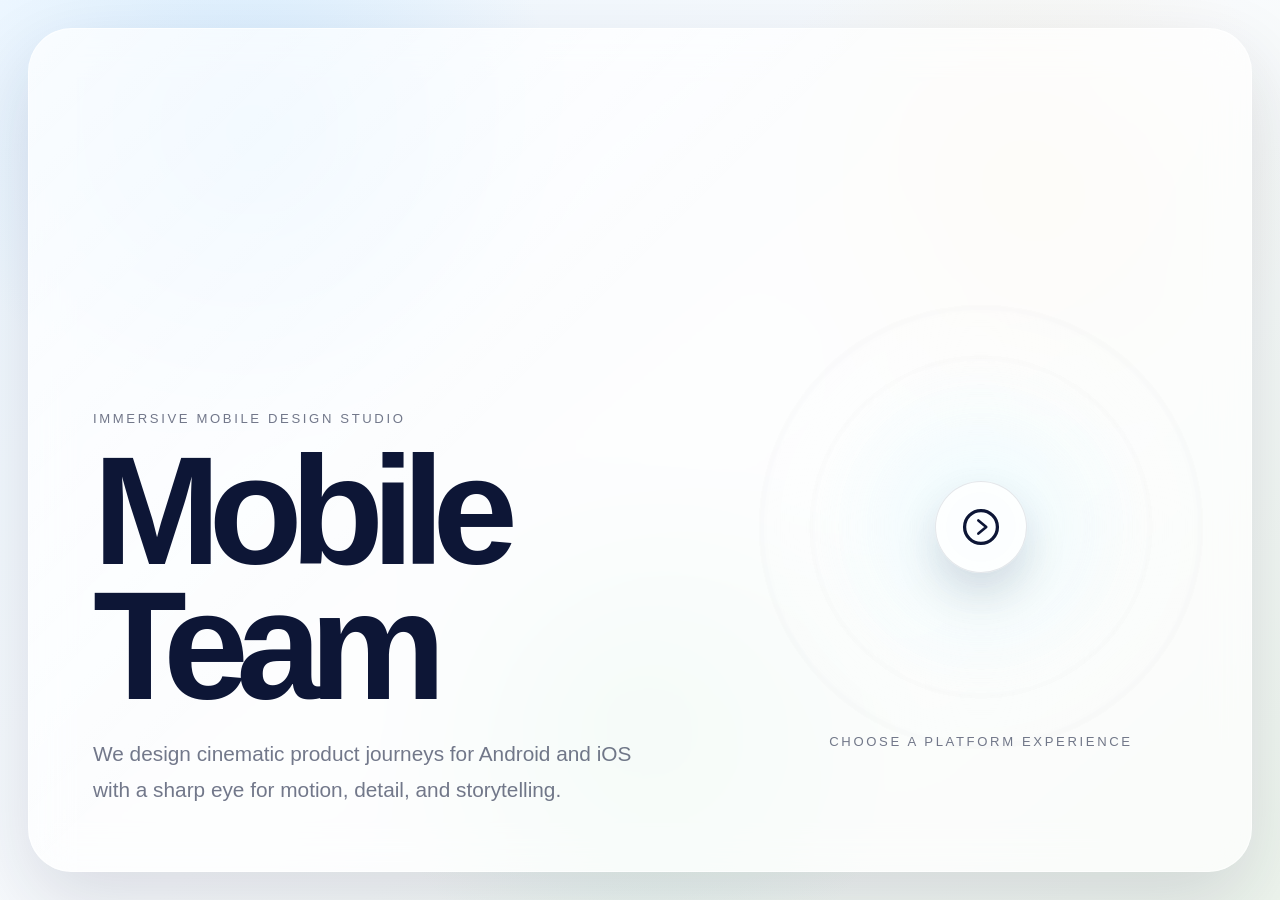
==== commit a046a931: "Redesign site with immersive platform showcases" ====
--- a/index.html
+++ b/index.html
@@ -6,81 +6,95 @@
     <title>Mobile Team</title>
     <link rel="stylesheet" href="./styles.css" />
   </head>
-  <body>
-    <main class="landing">
-      <section class="title-stage">
-        <h1 class="headline">Mobile Team</h1>
+  <body class="page-home">
+    <main class="site-shell">
+      <section class="hero-panel home-panel">
+        <div class="hero-copy">
+          <p class="kicker">Immersive mobile design studio</p>
+          <h1 class="headline-xl">Mobile Team</h1>
+          <p class="hero-text">
+            We design cinematic product journeys for Android and iOS with a
+            sharp eye for motion, detail, and storytelling.
+          </p>
+        </div>
 
-        <div class="split-control" data-split-control>
-          <button
-            class="arrow-button"
-            type="button"
-            aria-expanded="false"
-            aria-label="Show Android and Apple options"
-            data-split-trigger
-          >
-            <span class="arrow-icon" aria-hidden="true">
-              <svg viewBox="0 0 64 64" class="icon-svg" focusable="false">
-                <circle cx="32" cy="32" r="25" fill="none" stroke="currentColor" stroke-width="5" />
-                <path
-                  d="M28 22 40 32 28 42"
-                  fill="none"
-                  stroke="currentColor"
-                  stroke-linecap="round"
-                  stroke-linejoin="round"
-                  stroke-width="3.5"
-                />
-              </svg>
-            </span>
-          </button>
+        <div class="orbital-stage">
+          <div class="ambient-ring ambient-ring-a"></div>
+          <div class="ambient-ring ambient-ring-b"></div>
 
-          <div class="platform-bubbles" aria-hidden="true">
+          <div class="split-control" data-split-control>
             <button
-              class="platform-bubble android-bubble"
+              class="arrow-button"
               type="button"
-              aria-label="Android"
-              data-platform-choice
+              aria-expanded="false"
+              aria-label="Show Android and Apple options"
+              data-split-trigger
             >
-              <svg viewBox="0 0 120 120" class="platform-icon" focusable="false">
-                <g
-                  fill="none"
-                  stroke="currentColor"
-                  stroke-linecap="round"
-                  stroke-linejoin="round"
-                  stroke-width="6"
-                >
-                  <path d="M37 45c5-12 17-20 23-20s18 8 23 20" />
+              <span class="arrow-icon" aria-hidden="true">
+                <svg viewBox="0 0 64 64" class="icon-svg" focusable="false">
+                  <circle cx="32" cy="32" r="25" fill="none" stroke="currentColor" stroke-width="5" />
                   <path
-                    d="M33 50h54v25c0 12-9 21-21 21H54c-12 0-21-9-21-21V50Z"
-                    fill="currentColor"
-                    stroke="none"
+                    d="M28 22 40 32 28 42"
+                    fill="none"
+                    stroke="currentColor"
+                    stroke-linecap="round"
+                    stroke-linejoin="round"
+                    stroke-width="4"
                   />
-                  <path d="M46 33 41 24" />
-                  <path d="M74 33 79 24" />
-                  <path d="M25 58v21" />
-                  <path d="M95 58v21" />
-                  <path d="M45 97v16" />
-                  <path d="M75 97v16" />
-                </g>
-                <circle cx="50" cy="40" r="3.5" fill="#0a2313" />
-                <circle cx="70" cy="40" r="3.5" fill="#0a2313" />
-              </svg>
+                </svg>
+              </span>
             </button>
 
-            <button
-              class="platform-bubble apple-bubble"
-              type="button"
-              aria-label="iOS"
-              data-platform-choice
-            >
-              <svg viewBox="0 0 120 120" class="platform-icon" focusable="false">
-                <path
-                  d="M79.12 61.49c.08 17.13 15.03 22.84 15.2 22.92-.13.4-2.39 8.2-7.84 16.24-4.71 6.96-9.59 13.89-17.29 14.03-7.57.14-10-4.49-18.68-4.49-8.69 0-11.39 4.35-18.54 4.63-7.42.28-13.07-7.45-17.82-14.39-9.72-14.07-17.14-39.77-7.17-57.11 4.95-8.61 13.8-14.06 23.4-14.2 7.28-.14 14.15 4.9 18.68 4.9 4.54 0 13.06-6.06 22.01-5.17 3.75.16 14.3 1.52 21.06 11.41-.55.34-12.57 7.33-12.41 21.23ZM65.26 24.8c3.94-4.76 6.6-11.37 5.87-17.95-5.67.23-12.54 3.78-16.61 8.53-3.64 4.22-6.83 10.95-5.97 17.38 6.31.48 12.76-3.2 16.71-7.96Z"
-                  fill="currentColor"
-                />
-              </svg>
-            </button>
+            <div class="platform-bubbles">
+              <a
+                class="platform-bubble android-bubble"
+                href="./android.html"
+                aria-label="Android"
+                data-platform-choice
+              >
+                <svg viewBox="0 0 120 120" class="platform-icon" focusable="false">
+                  <g
+                    fill="none"
+                    stroke="currentColor"
+                    stroke-linecap="round"
+                    stroke-linejoin="round"
+                    stroke-width="6"
+                  >
+                    <path d="M37 45c5-12 17-20 23-20s18 8 23 20" />
+                    <path
+                      d="M33 50h54v25c0 12-9 21-21 21H54c-12 0-21-9-21-21V50Z"
+                      fill="currentColor"
+                      stroke="none"
+                    />
+                    <path d="M46 33 41 24" />
+                    <path d="M74 33 79 24" />
+                    <path d="M25 58v21" />
+                    <path d="M95 58v21" />
+                    <path d="M45 97v16" />
+                    <path d="M75 97v16" />
+                  </g>
+                  <circle cx="50" cy="40" r="3.5" fill="#0a2313" />
+                  <circle cx="70" cy="40" r="3.5" fill="#0a2313" />
+                </svg>
+              </a>
+
+              <a
+                class="platform-bubble apple-bubble"
+                href="./ios.html"
+                aria-label="iOS"
+                data-platform-choice
+              >
+                <svg viewBox="0 0 120 120" class="platform-icon" focusable="false">
+                  <path
+                    d="M79.12 61.49c.08 17.13 15.03 22.84 15.2 22.92-.13.4-2.39 8.2-7.84 16.24-4.71 6.96-9.59 13.89-17.29 14.03-7.57.14-10-4.49-18.68-4.49-8.69 0-11.39 4.35-18.54 4.63-7.42.28-13.07-7.45-17.82-14.39-9.72-14.07-17.14-39.77-7.17-57.11 4.95-8.61 13.8-14.06 23.4-14.2 7.28-.14 14.15 4.9 18.68 4.9 4.54 0 13.06-6.06 22.01-5.17 3.75.16 14.3 1.52 21.06 11.41-.55.34-12.57 7.33-12.41 21.23ZM65.26 24.8c3.94-4.76 6.6-11.37 5.87-17.95-5.67.23-12.54 3.78-16.61 8.53-3.64 4.22-6.83 10.95-5.97 17.38 6.31.48 12.76-3.2 16.71-7.96Z"
+                    fill="currentColor"
+                  />
+                </svg>
+              </a>
+            </div>
           </div>
+
+          <p class="orbital-caption">Choose a platform experience</p>
         </div>
       </section>
     </main>
@@ -108,7 +122,7 @@
         clearResetTimer();
         resetTimer = window.setTimeout(() => {
           closeChoices();
-        }, 5000);
+        }, 3000);
       };
 
       trigger?.addEventListener("click", () => {
--- a/styles.css
+++ b/styles.css
@@ -1,98 +1,219 @@
 :root {
-  --bg-top: #eef8ff;
-  --bg-bottom: #edf6eb;
-  --title: #17264a;
+  --ink: #0d1636;
+  --text: rgba(13, 22, 54, 0.88);
+  --muted: rgba(13, 22, 54, 0.58);
+  --line: rgba(13, 22, 54, 0.1);
+  --panel: rgba(255, 255, 255, 0.66);
+  --panel-strong: rgba(255, 255, 255, 0.8);
+  --shadow: 0 30px 80px rgba(18, 31, 66, 0.14);
   --android: #34d17a;
   --apple: #0f172a;
-  --ring: rgba(23, 38, 74, 0.12);
-  --shadow: 0 30px 80px rgba(33, 58, 92, 0.16);
+  --samsung-a: #0c1232;
+  --samsung-b: #6d6cff;
+  --google-a: #fff3c7;
+  --google-b: #9bc6ff;
+  --motorola-a: #09122c;
+  --motorola-b: #ff5a36;
+  --iphone-a: #f7f2eb;
+  --iphone-b: #d8deef;
+  --ipad-a: #d8f3ff;
+  --ipad-b: #f6f7fb;
 }
 
 * {
   box-sizing: border-box;
+}
+
+html {
+  scroll-behavior: smooth;
 }
 
 body {
   margin: 0;
   min-height: 100vh;
   font-family: "Avenir Next", "Segoe UI", "Helvetica Neue", sans-serif;
-  background:
-    radial-gradient(circle at 18% 18%, rgba(123, 196, 255, 0.26), transparent 22%),
-    radial-gradient(circle at 82% 82%, rgba(104, 211, 145, 0.22), transparent 24%),
-    linear-gradient(135deg, var(--bg-top), var(--bg-bottom));
-  color: var(--title);
-}
-
-.landing {
-  min-height: 100vh;
+  color: var(--text);
+  background:
+    radial-gradient(circle at 20% 15%, rgba(123, 196, 255, 0.24), transparent 24%),
+    radial-gradient(circle at 80% 20%, rgba(255, 210, 130, 0.14), transparent 22%),
+    radial-gradient(circle at 50% 80%, rgba(130, 216, 169, 0.18), transparent 28%),
+    linear-gradient(140deg, #eef7ff 0%, #f9fbfd 52%, #eef5ed 100%);
+}
+
+a {
+  color: inherit;
+}
+
+.site-shell {
+  width: min(1440px, 100%);
+  margin: 0 auto;
+  padding: 28px;
+}
+
+.hero-panel,
+.story-card {
+  position: relative;
+  overflow: hidden;
+  border: 1px solid rgba(255, 255, 255, 0.65);
+  background: var(--panel);
+  box-shadow: var(--shadow);
+  backdrop-filter: blur(20px);
+}
+
+.hero-panel::before,
+.story-card::before {
+  content: "";
+  position: absolute;
+  inset: 0;
+  background: linear-gradient(135deg, rgba(255, 255, 255, 0.18), transparent 42%);
+  pointer-events: none;
+}
+
+.home-panel,
+.platform-panel {
+  min-height: calc(100vh - 56px);
+  border-radius: 44px;
+  padding: clamp(28px, 5vw, 64px);
+}
+
+.home-panel {
+  display: grid;
+  align-items: end;
+  grid-template-columns: minmax(0, 1.2fr) minmax(300px, 0.8fr);
+  gap: clamp(28px, 5vw, 72px);
+}
+
+.platform-panel {
+  display: grid;
+  align-items: center;
+  grid-template-columns: minmax(0, 0.95fr) minmax(0, 1.05fr);
+  gap: clamp(24px, 4vw, 72px);
+}
+
+.hero-copy {
+  position: relative;
+  z-index: 1;
+  max-width: 720px;
+}
+
+.kicker,
+.story-index,
+.feature-kicker,
+.orbital-caption,
+.brand-pill,
+.mini-label {
+  margin: 0;
+  font-size: 0.82rem;
+  letter-spacing: 0.2em;
+  text-transform: uppercase;
+}
+
+.kicker {
+  color: var(--muted);
+}
+
+.headline-xl {
+  margin: 18px 0 0;
+  font-size: clamp(4.4rem, 12vw, 10rem);
+  line-height: 0.88;
+  letter-spacing: -0.08em;
+  color: var(--ink);
+}
+
+.hero-text {
+  max-width: 540px;
+  margin: 22px 0 0;
+  font-size: clamp(1.05rem, 1.8vw, 1.3rem);
+  line-height: 1.7;
+  color: var(--muted);
+}
+
+.orbital-stage {
+  position: relative;
+  z-index: 1;
+  min-height: 560px;
   display: grid;
   place-items: center;
-  padding: 24px;
-}
-
-.title-stage {
-  width: min(1200px, 100%);
-  min-height: min(78vh, 780px);
+}
+
+.ambient-ring {
+  position: absolute;
+  border-radius: 50%;
+  filter: blur(2px);
+  opacity: 0.85;
+}
+
+.ambient-ring-a {
+  width: min(36vw, 440px);
+  height: min(36vw, 440px);
+  border: 1px solid rgba(13, 22, 54, 0.08);
+  background: radial-gradient(circle, rgba(255, 255, 255, 0.45), rgba(255, 255, 255, 0.04) 64%, transparent 70%);
+}
+
+.ambient-ring-b {
+  width: min(28vw, 340px);
+  height: min(28vw, 340px);
+  border: 1px solid rgba(13, 22, 54, 0.06);
+  background: radial-gradient(circle, rgba(188, 238, 255, 0.28), transparent 70%);
+}
+
+.orbital-caption {
+  position: absolute;
+  bottom: 58px;
+  color: var(--muted);
+}
+
+.split-control {
+  position: relative;
+  z-index: 2;
+  width: 360px;
+  height: 160px;
   display: grid;
   place-items: center;
-  gap: 28px;
-  padding: 48px 32px;
-  border-radius: 42px;
-  background: rgba(255, 255, 255, 0.8);
-  box-shadow: var(--shadow);
-  backdrop-filter: blur(18px);
-}
-
-.headline {
-  margin: 0;
-  text-align: center;
-  font-size: clamp(3.6rem, 12vw, 8.6rem);
-  line-height: 0.95;
-  letter-spacing: -0.08em;
-  color: var(--title);
-}
-
-.split-control {
-  position: relative;
-  width: 320px;
-  height: 130px;
-  display: grid;
-  place-items: center;
+}
+
+.arrow-button,
+.platform-bubble,
+.back-button {
+  width: 92px;
+  height: 92px;
+  border-radius: 50%;
+  border: 1px solid var(--line);
+  background: var(--panel-strong);
+  box-shadow: 0 22px 44px rgba(13, 22, 54, 0.14);
 }
 
 .arrow-button,
 .platform-bubble {
-  width: 88px;
-  height: 88px;
-  border-radius: 50%;
-  border: 2px solid var(--ring);
-  background: rgba(255, 255, 255, 0.95);
-  box-shadow: 0 18px 36px rgba(23, 38, 74, 0.12);
+  display: grid;
+  place-items: center;
 }
 
 .arrow-button {
   appearance: none;
   -webkit-appearance: none;
-  display: grid;
-  place-items: center;
   padding: 0;
-  color: var(--title);
   cursor: pointer;
-  background: rgba(255, 255, 255, 0.98);
-  transition: transform 220ms ease, opacity 220ms ease, box-shadow 220ms ease;
-}
-
-.arrow-button:hover {
-  transform: translateY(-2px);
-  box-shadow: 0 24px 44px rgba(23, 38, 74, 0.16);
-}
-
-.arrow-button:focus-visible {
-  outline: 3px solid rgba(74, 144, 226, 0.35);
-  outline-offset: 4px;
-}
-
-.arrow-icon {
+  color: var(--ink);
+  transition: transform 240ms ease, opacity 220ms ease, box-shadow 240ms ease;
+}
+
+.arrow-button:hover,
+.back-button:hover,
+.platform-bubble:hover {
+  transform: translateY(-4px);
+  box-shadow: 0 28px 54px rgba(13, 22, 54, 0.18);
+}
+
+.arrow-button:focus-visible,
+.back-button:focus-visible,
+.platform-bubble:focus-visible {
+  outline: 3px solid rgba(70, 140, 255, 0.28);
+  outline-offset: 5px;
+}
+
+.arrow-icon,
+.back-icon {
   width: 42px;
   height: 42px;
   display: block;
@@ -112,20 +233,15 @@
 }
 
 .platform-bubble {
-  appearance: none;
-  -webkit-appearance: none;
   position: absolute;
-  top: 21px;
+  top: 34px;
   left: 50%;
-  display: grid;
-  place-items: center;
-  padding: 18px;
+  padding: 20px;
   opacity: 0;
-  transform: translate(-50%, 0) scale(0.4);
-  transition:
-    transform 420ms cubic-bezier(0.2, 0.9, 0.2, 1),
-    opacity 240ms ease;
-  cursor: pointer;
+  pointer-events: auto;
+  text-decoration: none;
+  transform: translate(-50%, 0) scale(0.35);
+  transition: transform 420ms cubic-bezier(0.2, 0.9, 0.2, 1), opacity 240ms ease;
 }
 
 .android-bubble {
@@ -134,6 +250,7 @@
 
 .apple-bubble {
   color: var(--apple);
+  padding: 16px 14px 18px 20px;
 }
 
 .is-open .arrow-button {
@@ -144,36 +261,395 @@
 
 .is-open .android-bubble {
   opacity: 1;
-  transform: translate(calc(-50% - 72px), 0) scale(1);
+  transform: translate(calc(-50% - 84px), 0) scale(1);
 }
 
 .is-open .apple-bubble {
   opacity: 1;
-  transform: translate(calc(-50% + 72px), 0) scale(1);
-}
-
-.platform-bubble:focus-visible {
-  outline: 3px solid rgba(74, 144, 226, 0.35);
-  outline-offset: 4px;
+  transform: translate(calc(-50% + 84px), 0) scale(1);
+}
+
+.back-button {
+  position: fixed;
+  top: 28px;
+  left: 28px;
+  z-index: 20;
+  display: grid;
+  place-items: center;
+  color: var(--ink);
+  text-decoration: none;
+  backdrop-filter: blur(20px);
+}
+
+.hero-mockup-stack {
+  position: relative;
+  min-height: 660px;
+}
+
+.device {
+  position: absolute;
+  border-radius: 34px;
+  padding: 10px;
+  border: 1px solid rgba(255, 255, 255, 0.52);
+  background: rgba(13, 22, 54, 0.1);
+  box-shadow: 0 30px 70px rgba(13, 22, 54, 0.18);
+}
+
+.device-phone {
+  width: clamp(230px, 24vw, 320px);
+  aspect-ratio: 0.52;
+}
+
+.device-tablet {
+  width: clamp(320px, 38vw, 520px);
+  aspect-ratio: 1.28;
+  border-radius: 38px;
+}
+
+.device-screen {
+  position: relative;
+  width: 100%;
+  height: 100%;
+  overflow: hidden;
+  border-radius: 28px;
+  padding: 24px;
+  display: flex;
+  flex-direction: column;
+  justify-content: flex-end;
+}
+
+.device-screen::before {
+  content: "";
+  position: absolute;
+  inset: 0;
+  background:
+    radial-gradient(circle at top right, rgba(255, 255, 255, 0.35), transparent 28%),
+    linear-gradient(180deg, rgba(255, 255, 255, 0.08), transparent 40%);
+  pointer-events: none;
+}
+
+.device h2,
+.device h3,
+.device p {
+  position: relative;
+  z-index: 1;
+  margin: 0;
+}
+
+.device h2 {
+  margin-top: 16px;
+  font-size: clamp(1.6rem, 2.5vw, 2.1rem);
+  line-height: 0.95;
+  letter-spacing: -0.05em;
+}
+
+.device h3 {
+  margin-top: 12px;
+  font-size: 1.8rem;
+  letter-spacing: -0.04em;
+}
+
+.device p {
+  margin-top: 10px;
+  max-width: 18ch;
+  font-size: 0.96rem;
+  line-height: 1.55;
+  color: rgba(255, 255, 255, 0.82);
+}
+
+.brand-pill,
+.mini-label {
+  position: relative;
+  z-index: 1;
+  display: inline-flex;
+  align-items: center;
+  width: fit-content;
+  padding: 8px 12px;
+  border-radius: 999px;
+  background: rgba(255, 255, 255, 0.16);
+  color: rgba(255, 255, 255, 0.92);
+  backdrop-filter: blur(10px);
+}
+
+.samsung-device {
+  top: 26px;
+  right: 40px;
+  transform: rotate(7deg);
+}
+
+.samsung-screen {
+  background:
+    radial-gradient(circle at top left, rgba(164, 153, 255, 0.55), transparent 28%),
+    linear-gradient(180deg, var(--samsung-b), var(--samsung-a));
+  color: #fff;
+}
+
+.google-device {
+  bottom: 12px;
+  left: 0;
+  transform: rotate(-9deg);
+}
+
+.google-screen {
+  background:
+    radial-gradient(circle at top left, rgba(255, 255, 255, 0.75), transparent 22%),
+    linear-gradient(180deg, var(--google-a), var(--google-b) 58%, #3b5ecf 100%);
+  color: #102045;
+}
+
+.google-screen p {
+  color: rgba(16, 32, 69, 0.78);
+}
+
+.google-screen .brand-pill,
+.google-screen .mini-label {
+  background: rgba(255, 255, 255, 0.4);
+  color: rgba(16, 32, 69, 0.88);
+}
+
+.motorola-device {
+  position: relative;
+  width: min(100%, 300px);
+  aspect-ratio: 0.52;
+  top: auto;
+  left: auto;
+}
+
+.motorola-screen {
+  background:
+    radial-gradient(circle at top right, rgba(255, 135, 109, 0.46), transparent 24%),
+    linear-gradient(180deg, var(--motorola-b), var(--motorola-a));
+  color: #fff;
+}
+
+.iphone-device {
+  top: 0;
+  right: 0;
+  transform: rotate(8deg);
+}
+
+.iphone-screen {
+  background:
+    radial-gradient(circle at top left, rgba(255, 255, 255, 0.82), transparent 24%),
+    linear-gradient(180deg, var(--iphone-a), var(--iphone-b));
+  color: #13214c;
+}
+
+.iphone-screen p {
+  color: rgba(19, 33, 76, 0.7);
+}
+
+.iphone-screen .brand-pill,
+.iphone-screen .mini-label,
+.ipad-screen .brand-pill,
+.ipad-screen .mini-label {
+  background: rgba(255, 255, 255, 0.48);
+  color: rgba(19, 33, 76, 0.9);
+}
+
+.ipad-device {
+  bottom: 24px;
+  left: 30px;
+  transform: rotate(-5deg);
+}
+
+.ipad-screen {
+  background:
+    radial-gradient(circle at 18% 15%, rgba(255, 255, 255, 0.7), transparent 22%),
+    linear-gradient(135deg, var(--ipad-a), var(--ipad-b));
+  color: #112243;
+}
+
+.ipad-screen p {
+  max-width: 22ch;
+  color: rgba(17, 34, 67, 0.72);
+}
+
+.story-grid {
+  display: grid;
+  grid-template-columns: repeat(2, minmax(0, 1fr));
+  gap: 26px;
+  margin-top: 26px;
+}
+
+.story-card {
+  border-radius: 34px;
+  padding: 28px;
+}
+
+.wide-card {
+  grid-column: 1 / -1;
+}
+
+.story-copy {
+  max-width: 560px;
+}
+
+.story-index,
+.feature-kicker {
+  color: var(--muted);
+}
+
+.story-card h2 {
+  margin: 16px 0 0;
+  font-size: clamp(2rem, 4vw, 3.4rem);
+  line-height: 0.94;
+  letter-spacing: -0.06em;
+  color: var(--ink);
+}
+
+.story-card p {
+  margin: 16px 0 0;
+  max-width: 52ch;
+  font-size: 1rem;
+  line-height: 1.75;
+  color: var(--muted);
+}
+
+.device-inline {
+  position: relative;
+  top: auto;
+  right: auto;
+  bottom: auto;
+  left: auto;
+  transform: none;
+  margin-top: 30px;
+}
+
+.device-row {
+  display: grid;
+  align-items: center;
+  grid-template-columns: auto minmax(0, 1fr);
+  gap: 32px;
+  margin-top: 28px;
+}
+
+.device-row > .device {
+  top: auto;
+  right: auto;
+  bottom: auto;
+  left: auto;
+  transform: none;
+}
+
+.tablet-row {
+  grid-template-columns: minmax(0, 1.2fr) minmax(280px, 0.8fr);
+}
+
+.feature-panel {
+  padding: 28px;
+  border-radius: 28px;
+  border: 1px solid rgba(13, 22, 54, 0.08);
+  background: rgba(255, 255, 255, 0.44);
+}
+
+.light-panel {
+  background: rgba(255, 255, 255, 0.52);
+}
+
+.page-android .hero-panel {
+  background:
+    radial-gradient(circle at right top, rgba(79, 255, 160, 0.18), transparent 28%),
+    radial-gradient(circle at left bottom, rgba(95, 111, 255, 0.14), transparent 26%),
+    var(--panel);
+}
+
+.page-ios .hero-panel {
+  background:
+    radial-gradient(circle at right top, rgba(255, 255, 255, 0.38), transparent 26%),
+    radial-gradient(circle at left bottom, rgba(187, 230, 255, 0.18), transparent 28%),
+    var(--panel);
+}
+
+@media (max-width: 1100px) {
+  .home-panel,
+  .platform-panel {
+    grid-template-columns: 1fr;
+  }
+
+  .orbital-stage,
+  .hero-mockup-stack {
+    min-height: 460px;
+  }
+}
+
+@media (max-width: 900px) {
+  .story-grid,
+  .device-row,
+  .tablet-row {
+    grid-template-columns: 1fr;
+  }
+
+  .hero-mockup-stack {
+    min-height: 760px;
+  }
+
+  .device-inline,
+  .motorola-device {
+    width: min(100%, 280px);
+  }
 }
 
 @media (max-width: 760px) {
-  .title-stage {
-    min-height: 62vh;
-    padding: 28px 20px;
+  .site-shell {
+    padding: 18px;
+  }
+
+  .home-panel,
+  .platform-panel,
+  .story-card {
     border-radius: 28px;
   }
 
+  .home-panel,
+  .platform-panel {
+    min-height: auto;
+    padding: 24px;
+  }
+
+  .orbital-stage {
+    min-height: 360px;
+  }
+
   .split-control {
-    width: 240px;
-    height: 116px;
+    width: 260px;
+    height: 140px;
   }
 
   .is-open .android-bubble {
-    transform: translate(calc(-50% - 52px), 0) scale(1);
+    transform: translate(calc(-50% - 58px), 0) scale(1);
   }
 
   .is-open .apple-bubble {
-    transform: translate(calc(-50% + 52px), 0) scale(1);
-  }
-}
+    transform: translate(calc(-50% + 58px), 0) scale(1);
+  }
+
+  .hero-mockup-stack {
+    min-height: 660px;
+  }
+
+  .device-phone,
+  .motorola-device {
+    width: 230px;
+  }
+
+  .device-tablet {
+    width: min(100%, 360px);
+  }
+
+  .samsung-device {
+    right: 0;
+  }
+
+  .google-device,
+  .ipad-device {
+    left: 0;
+  }
+
+  .back-button {
+    top: 18px;
+    left: 18px;
+    width: 72px;
+    height: 72px;
+  }
+}
